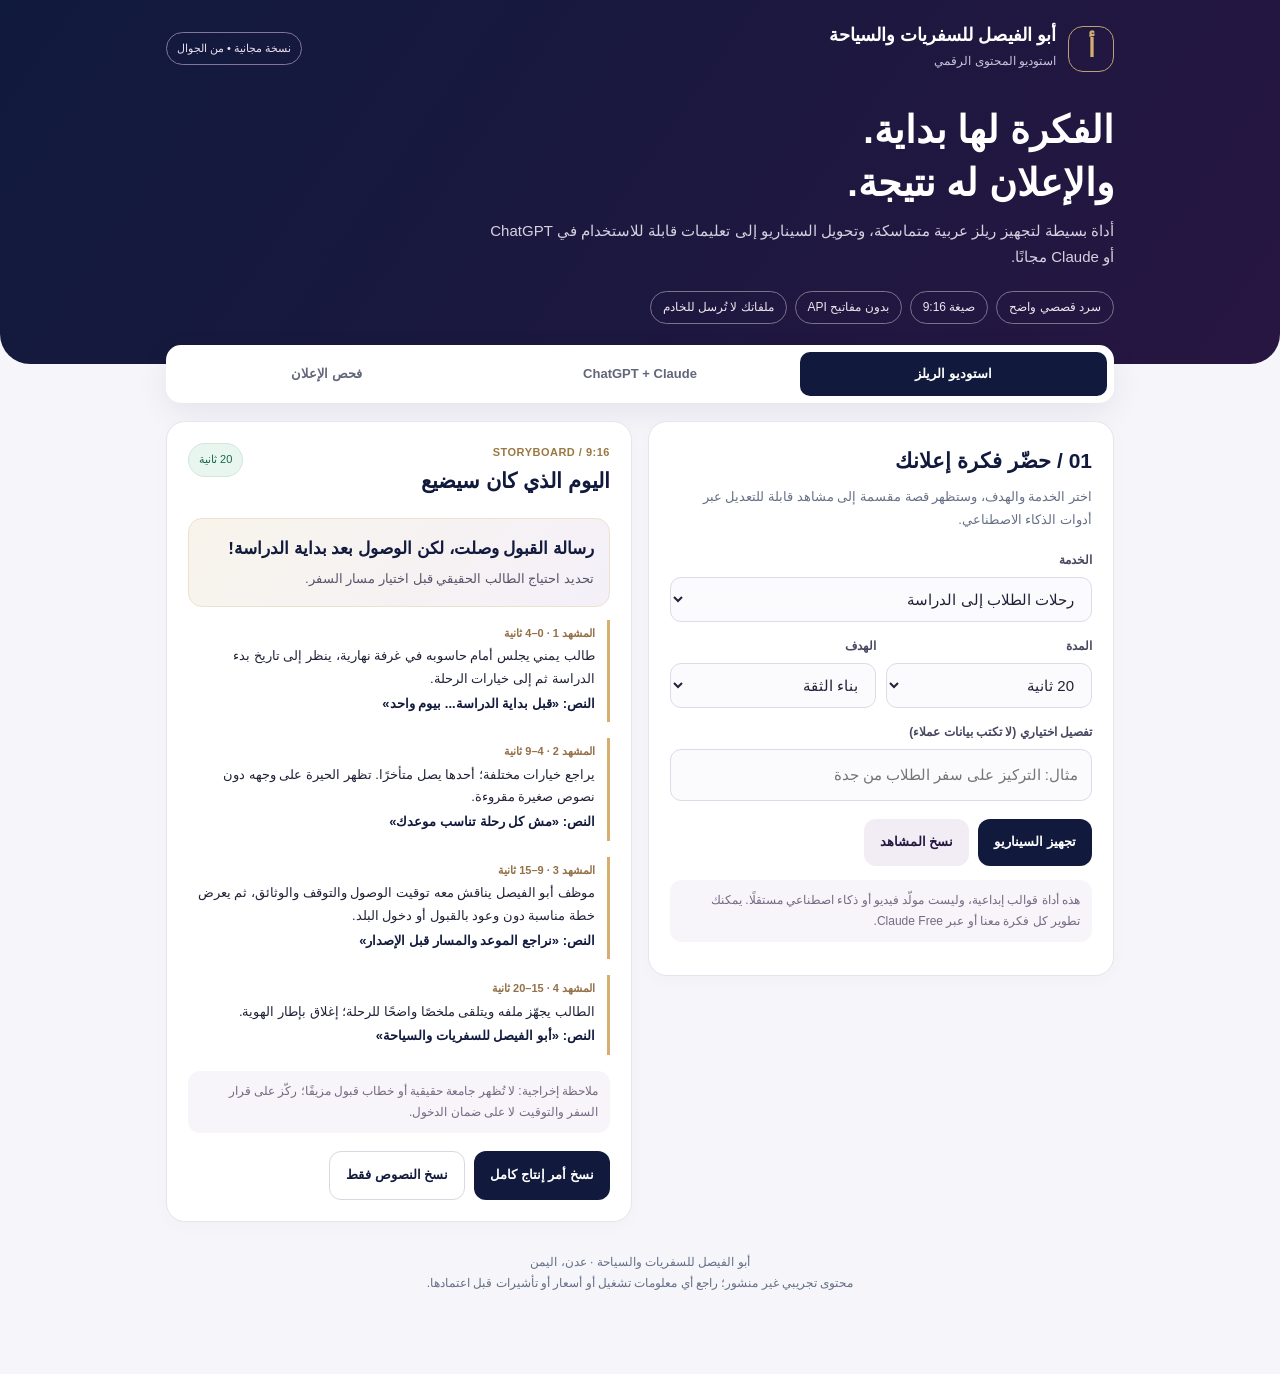
==== index.html @ e6fdfe39 "Build Arabic mobile-first Abu Alfaisal content studio" ====
<!doctype html>
<html lang="ar" dir="rtl">
<head>
  <meta charset="utf-8">
  <meta name="viewport" content="width=device-width, initial-scale=1, viewport-fit=cover">
  <meta name="theme-color" content="#111a3d">
  <meta name="description" content="استوديو أبو الفيصل المجاني لتخطيط إعلانات السفر من الجوال">
  <title>استوديو أبو الفيصل | Abu Alfaisal Studio</title>
  <style>
    :root{--ink:#111a3d;--plum:#251640;--gold:#d5af6f;--paper:#f6f5fa;--line:#e8e3ee;--text:#202238;--muted:#657086;--white:#fff;--green:#157e65}
    *{box-sizing:border-box} html{scroll-behavior:smooth} body{margin:0;background:var(--paper);color:var(--text);font:15px/1.75 "DIN Next LT Arabic","Noto Sans Arabic",Tahoma,Arial,sans-serif}
    button,input,select,textarea{font:inherit}button{cursor:pointer}a{color:inherit}
    .wrap{max-width:980px;margin:auto;padding:0 16px}
    .top{background:linear-gradient(125deg,#101a3d 0%,#271641 100%);color:#fff;padding:24px 0 40px;border-radius:0 0 30px 30px}
    .bar{display:flex;justify-content:space-between;align-items:center;gap:12px}.logo{width:46px;height:46px;border:1px solid #bda174;border-radius:15px;color:var(--gold);display:grid;place-items:center;font-size:25px;font-weight:800}
    .brand{display:flex;gap:12px;align-items:center}.brand strong{display:block;font-size:18px;line-height:1.3}.brand small{color:#c7c5d8;font-size:12px}
    .tag{font-size:11px;padding:6px 10px;border:1px solid #84749a;border-radius:99px;white-space:nowrap;color:#ebdfef}
    h1{font-size:clamp(25px,4.5vw,38px);line-height:1.4;margin:30px 0 8px} .top p{color:#d6d1e1;margin:0;max-width:630px}
    .chips{display:flex;flex-wrap:wrap;gap:8px;margin-top:20px}.chips span{border:1px solid #7d718b;color:#eee5ee;padding:5px 12px;border-radius:30px;font-size:12px}
    .main{margin-top:-19px;padding-bottom:50px;position:relative}
    .nav{display:grid;grid-template-columns:repeat(3,1fr);gap:7px;background:white;border-radius:15px;box-shadow:0 10px 32px #15102712;padding:7px;margin-bottom:18px}
    .nav button{border:0;background:transparent;padding:11px 4px;border-radius:10px;color:#62667a;font-size:13px;font-weight:700}.nav button.active{background:var(--ink);color:#fff}
    .layout{display:grid;grid-template-columns:1fr 1fr;gap:16px;align-items:start}
    .panel{background:#fff;border:1px solid var(--line);border-radius:19px;padding:21px;box-shadow:0 4px 18px #15102706}
    h2{font-size:21px;margin:0 0 6px;color:var(--ink)}h3{margin:0 0 6px;font-size:16px;color:var(--ink)}
    .sub{color:var(--muted);font-size:13px;margin:0 0 18px}
    label{display:block;font-size:12px;font-weight:700;color:#474760;margin:14px 0 6px}
    select,input,textarea{display:block;width:100%;padding:12px 13px;border-radius:11px;border:1px solid #dcdce8;background:#fbfafd;color:var(--text);outline:none}
    select:focus,input:focus,textarea:focus{border-color:#8874a6;box-shadow:0 0 0 3px #8874a622}
    .two{display:grid;grid-template-columns:1fr 1fr;gap:10px}.actions{display:flex;flex-wrap:wrap;gap:9px;margin-top:18px}
    .btn{border:0;border-radius:12px;background:var(--ink);color:#fff;padding:12px 16px;font-weight:700;font-size:13px;display:inline-flex;align-items:center;justify-content:center;gap:6px}
    .btn.alt{background:#f2edf5;color:var(--plum)}.btn.ghost{background:#fff;border:1px solid #ddd5e1;color:var(--ink)}
    .btn:active{transform:translateY(1px)}
    .resultTop{display:flex;justify-content:space-between;align-items:flex-start;gap:9px}.eyebrow{font-size:11px;letter-spacing:.5px;font-weight:800;color:#9b7843}
    .story{background:linear-gradient(135deg,#f8f4eb,#f4f0f9);border:1px solid #ede1cf;border-radius:14px;padding:15px;margin:13px 0}
    .story strong{font-size:17px;color:var(--ink)}.story p{font-size:13px;margin:4px 0 0;color:#59536a}
    .scene{border-right:3px solid var(--gold);padding:4px 12px 5px 0;margin:13px 0 16px}
    .scene .time{font-weight:700;color:#947047;font-size:11px}.scene p{margin:2px 0;font-size:13px}.scene .overlay{font-weight:700;color:var(--ink)}
    .note{font-size:12px;color:#766983;background:#f7f4fa;padding:10px 12px;border-radius:12px;margin-top:14px}
    .one{max-width:740px;margin:0 auto}.steps{display:grid;grid-template-columns:repeat(3,1fr);gap:10px;margin:16px 0}
    .step{border-radius:13px;background:#f7f5fa;padding:13px;font-size:12px}.step b{display:block;color:var(--plum);font-size:14px}
    .links{display:flex;gap:9px;flex-wrap:wrap;margin-top:13px}.link{display:inline-flex;text-decoration:none;border:1px solid #dfd9ea;padding:10px 15px;border-radius:11px;font-weight:700;font-size:13px}
    .check{display:flex;align-items:flex-start;gap:12px;padding:13px 0;border-bottom:1px solid var(--line);font-size:14px}
    .check input{width:19px;height:19px;margin:4px 0;accent-color:#1b805f;flex:none}.check:last-child{border-bottom:0}
    .foot{font-size:12px;text-align:center;color:var(--muted);padding:30px 12px}
    .hide{display:none!important}#toast{position:fixed;bottom:23px;left:50%;transform:translateX(-50%);background:#182549;color:white;padding:11px 18px;border-radius:12px;box-shadow:0 10px 25px #0003;font-size:12px;z-index:20;max-width:90%;text-align:center}
    @media(max-width:700px){.layout{grid-template-columns:1fr}.panel{padding:18px}.steps{grid-template-columns:1fr}.tag{font-size:10px}.brand strong{font-size:15px}.nav button{font-size:12px}h1{margin-top:26px}.top{padding-bottom:37px}}
  </style>
</head>
<body>
  <header class="top"><div class="wrap">
    <div class="bar"><div class="brand"><div class="logo">أ</div><div><strong>أبو الفيصل للسفريات والسياحة</strong><small>استوديو المحتوى الرقمي</small></div></div><span class="tag">نسخة مجانية • من الجوال</span></div>
    <h1>الفكرة لها بداية.<br>والإعلان له نتيجة.</h1>
    <p>أداة بسيطة لتجهيز ريلز عربية متماسكة، وتحويل السيناريو إلى تعليمات قابلة للاستخدام في ChatGPT أو Claude مجانًا.</p>
    <div class="chips"><span>سرد قصصي واضح</span><span>صيغة 9:16</span><span>بدون مفاتيح API</span><span>ملفاتك لا تُرسل للخادم</span></div>
  </div></header>
  <main class="wrap main">
    <nav class="nav" aria-label="الأقسام"><button type="button" class="active" data-tab="studio">استوديو الريلز</button><button type="button" data-tab="bridge">ChatGPT + Claude</button><button type="button" data-tab="checklist">فحص الإعلان</button></nav>
    <section id="studio" class="layout">
      <div class="panel">
        <h2>01 / حضّر فكرة إعلانك</h2><p class="sub">اختر الخدمة والهدف، وستظهر قصة مقسمة إلى مشاهد قابلة للتعديل عبر أدوات الذكاء الاصطناعي.</p>
        <label for="service">الخدمة</label><select id="service">
          <option value="students">رحلات الطلاب إلى الدراسة</option><option value="flights">حجز تذاكر الطيران</option><option value="visa">التأشيرات والموافقات</option><option value="umrah">العمرة</option><option value="followup">متابعة الحجوزات</option>
        </select>
        <div class="two"><div><label for="length">المدة</label><select id="length"><option value="20">20 ثانية</option><option value="22">22 ثانية</option><option value="15">15 ثانية</option><option value="30">30 ثانية</option></select></div>
        <div><label for="aim">الهدف</label><select id="aim"><option value="trust">بناء الثقة</option><option value="leads">زيادة الاستفسارات</option><option value="attention">رفع المشاهدة</option></select></div></div>
        <label for="context">تفصيل اختياري (لا تكتب بيانات عملاء)</label><input id="context" maxlength="150" placeholder="مثال: التركيز على سفر الطلاب من جدة">
        <div class="actions"><button type="button" class="btn" id="generate">تجهيز السيناريو</button><button type="button" class="btn alt" id="copyStoryboard">نسخ المشاهد</button></div>
        <p class="note">هذه أداة قوالب إبداعية، وليست مولّد فيديو أو ذكاء اصطناعي مستقلًا. يمكنك تطوير كل فكرة معنا أو عبر Claude Free.</p>
      </div>
      <div class="panel" aria-live="polite">
        <div class="resultTop"><div><div class="eyebrow">STORYBOARD / 9:16</div><h2 id="storyTitle">—</h2></div><span class="tag" style="background:#e9f5ef;color:#17674f;border-color:#d1e7dc" id="durationTag">20 ثانية</span></div>
        <div class="story"><strong id="storyHook">—</strong><p id="storyMeaning"></p></div>
        <div id="scenes"></div><p class="note" id="direction"></p>
        <div class="actions"><button type="button" class="btn" id="copyPrompt">نسخ أمر إنتاج كامل</button><button type="button" class="btn ghost" id="copyShort">نسخ النصوص فقط</button></div>
      </div>
    </section>
    <section id="bridge" class="one hide">
      <div class="panel">
        <div class="eyebrow">FREE WORKFLOW</div><h2>02 / استخدام ChatGPT وClaude معًا</h2>
        <p class="sub">تعاون يدوي واضح، دون دفع API ودون ادّعاء اتصال تلقائي غير متاح. ابدأ بالسيناريو هنا ثم انسخ البرومبت إلى إحدى الخدمتين.</p>
        <div class="steps"><div class="step"><b>1. خطّط</b>جهّز الفكرة والمشاهد داخل الاستوديو.</div><div class="step"><b>2. طوّر</b>انسخ أمر الإنتاج إلى ChatGPT أو Claude Free إذا كان متاحًا بمنطقتك.</div><div class="step"><b>3. راجع</b>أعد النص النهائي إلى ChatGPT للمراجعة، ثم نفّذ اللقطات في أداة فيديو مناسبة.</div></div>
        <div class="actions"><button type="button" class="btn" id="bridgeCopy">نسخ أمر جاهز لـ Claude</button></div>
        <div class="links"><a class="link" href="https://claude.ai/" target="_blank" rel="noopener noreferrer">فتح Claude</a><a class="link" href="https://chatgpt.com/" target="_blank" rel="noopener noreferrer">فتح ChatGPT</a><a class="link" href="https://github.com/abualfaisaltravel-boop/abualfaisal_ai" target="_blank" rel="noopener noreferrer">ملفات المشروع</a></div>
        <p class="note">Claude Free لا يتصل تلقائيًا باشتراك ChatGPT Plus. وقد لا يكون متاحًا من اليمن. إنشاء فيديو واقعي كامل يتطلب أداة توليد فيديو منفصلة وفق حدودها المجانية إن توفرت.</p>
      </div>
    </section>
    <section id="checklist" class="one hide">
      <div class="panel">
        <h2>03 / قائمة مراجعة ما قبل النشر</h2><p class="sub">الحالة تُحفظ على هذا الجهاز فقط. لا تُدخل أي معلومات شخصية للعملاء.</p>
        <div id="checks"></div><div class="actions"><button class="btn alt" type="button" id="reset">إعادة ضبط المراجعة</button></div>
      </div>
    </section>
    <footer class="foot">أبو الفيصل للسفريات والسياحة · عدن، اليمن<br>محتوى تجريبي غير منشور؛ راجع أي معلومات تشغيل أو أسعار أو تأشيرات قبل اعتمادها.</footer>
  </main><div id="toast" role="status" class="hide"></div>
  <script>
    (function(){
      "use strict";
      var $=function(id){return document.getElementById(id)};
      var catalog={
        students:{title:"اليوم الذي كان سيضيع",hook:"رسالة القبول وصلت، لكن الوصول بعد بداية الدراسة!",meaning:"تحديد احتياج الطالب الحقيقي قبل اختيار مسار السفر.",scenes:[
          ["طالب يمني يجلس أمام حاسوبه في غرفة نهارية، ينظر إلى تاريخ بدء الدراسة ثم إلى خيارات الرحلة.","قبل بداية الدراسة... بيوم واحد"],
          ["يراجع خيارات مختلفة؛ أحدها يصل متأخرًا. تظهر الحيرة على وجهه دون نصوص صغيرة مقروءة.","مش كل رحلة تناسب موعدك"],
          ["موظف أبو الفيصل يناقش معه توقيت الوصول والتوقف والوثائق، ثم يعرض خطة مناسبة دون وعود بالقبول أو دخول البلد.","نراجع الموعد والمسار قبل الإصدار"],
          ["الطالب يجهّز ملفه ويتلقى ملخصًا واضحًا للرحلة؛ إغلاق بإطار الهوية.","أبو الفيصل للسفريات والسياحة"]],direction:"لا تُظهر جامعة حقيقية أو خطاب قبول مزيفًا؛ ركّز على قرار السفر والتوقيت لا على ضمان الدخول."},
        flights:{title:"موعدين... وسبب واحد",hook:"الموعد الأرخص ليس دائمًا هو الأنسب للالتزام.",meaning:"ربط اختيار رحلة الطيران بسبب السفر والموعد الحقيقي للعميل.",scenes:[
          ["لقطة ساعة على الحائط ثم تجهيز دعوة لحضور مناسبة عائلية داخل منزل عربي مضاء نهارًا.","موعد مهم ما يتكرر"],
          ["شخص يقارن رحلتين في هاتفه؛ يصل أحد الخيارين بعد بدء المناسبة.","الوصول أهم من رقم السعر"],
          ["موظف يراجع معه وقت الوصول والتوقف وشروط التذكرة باختصار.","نعرض الخيارات بتفاصيلها"],
          ["يختار الموعد الملائم ويطمئن، ثم بطاقة هوية المكتب.","السفر قرار... وتفاصيله تفرق"]],direction:"اعرض الشاشة بصورة عامة وغير مقروءة، ولا تستخدم أسعارًا أو مواعيد رحلات حقيقية من دون مصدر."},
        visa:{title:"السؤال الذي غيّر الاستعداد",hook:"ليس كل تجهيز للسفر يبدأ بحجز تذكرة.",meaning:"توضيح أهمية معرفة متطلبات الدخول قبل ترتيب بقية الخطوات.",scenes:[
          ["شخص يراجع موعد مناسبة خارج البلد ويحضّر ملاحظات سفره.","عندك موعد مهم؟"],
          ["يتلقى سؤالًا عن وثائق السفر؛ يتوقف ليتحقق مما يحتاجه فعلًا.","هل راجعت متطلبات دخولك؟"],
          ["موظف يشرح ضرورة التحقق من الوثائق والمتطلبات الرسمية حسب الوجهة والجنسية.","نتحقق من المتطلبات قبل القرار"],
          ["العميل يرتب خطته على أساس معلومات واضحة، مع ظهور اسم المكتب.","أبو الفيصل للسفريات والسياحة"]],direction:"لا تدّعِ ضمان صدور تأشيرة أو اعتمادًا حكوميًا. المتطلبات متغيرة وتحتاج تحققًا رسميًا."},
        umrah:{title:"التاريخ الذي جمعهم",hook:"العائلة تختار يومًا يجتمع فيه الجميع، لا مجرد تاريخ سفر.",meaning:"تنسيق برنامج عمرة مناسب لظروف أفراد الأسرة.",scenes:[
          ["عائلة يمنية محتشمة تتناقش حول موعد يجتمعون فيه للعمرة داخل غرفة مشرقة.","موعد يجمعنا جميعًا"],
          ["أحد الأفراد يشير إلى اختلاف إجازات الأسرة، فيعيدون النظر في الخطة.","موعد يناسب الكل؟"],
          ["موظف مكتب يوضح خيارات السفر والخدمات والشروط المتاحة دون وعود غير مؤكدة.","نساعدكم تقارنوا الخيارات"],
          ["العائلة تتفق على خطة أولية، ثم بطاقة هوية المكتب.","أبو الفيصل للسفريات والسياحة"]],direction:"تجنب عرض الشعائر بطريقة غير دقيقة أو الادعاء بضمان تصاريح أو مواعيد."},
        followup:{title:"أول مكالمة... قبل السؤال",hook:"تغيّر الموعد؛ والعميل يحتاج معلومة واضحة لا إشاعة.",meaning:"إبراز دور الوكالة في نقل المعلومات المؤكدة للعميل.",scenes:[
          ["رجل يمني يستمع لحديث متضارب عن تغيير رحلة، داخل مجلس نهاري.","سمعت إن الرحلة تغيّرت؟"],
          ["يتردد في اتخاذ قرار بناءً على رسالة غير رسمية.","الخبر يحتاج تأكيد"],
          ["موظف يتحقق من جهة التشغيل ويشرح للعميل الخيار المتاح بعد التأكد.","نراجع المعلومة من مصدرها"],
          ["العميل يعرف الخطوة التالية، وتنتهي اللقطة بهوية أبو الفيصل.","معلومة واضحة وقت الحاجة"]],direction:"لا تعرض إشعار إلغاء حقيقيًا أو تزعم توافر بدائل قبل التحقق من الشركة."}
      };
      var checks=["القصة لها مقدمة وسبب ونتيجة واضحة","النصوص عربية سليمة ومختصرة","المدة والمقاس عمودي 9:16 مناسبان","المشاهد مترابطة والشخصيات متسقة","وجوه عربية محتشمة وإضاءة متوازنة","لا حقائب أو غروب أو لقطات مسافر من الخلف","لا وعود غير مؤكدة حول التأشيرات أو الرحلات","الشعار والهوية وبيانات التواصل صحيحة"];
      var last=null;
      function safe(v){return String(v).replace(/[&<>"']/g,function(s){return {"&":"&amp;","<":"&lt;",">":"&gt;",'"':"&quot;","'":"&#39;"}[s]})}
      function toast(t){var x=$("toast");x.textContent=t;x.classList.remove("hide");setTimeout(function(){x.classList.add("hide")},2200)}
      function build(){
        var s=catalog[$("service").value], dur=Number($("length").value), aim=$("aim").value,ctx=$("context").value.trim();
        var times=[0,Math.round(dur*.18),Math.round(dur*.43),Math.round(dur*.74),dur];var arr=s.scenes.map(function(item,i){return {start:times[i],end:times[i+1],visual:item[0],line:item[1]}});
        var goal={trust:"الثقة المهنية والوضوح",leads:"جذب استفسارات العملاء بطريقة غير مباشرة",attention:"الاحتفاظ بالمشاهدة من الثانية الأولى"}[aim];
        last={title:s.title,hook:s.hook,meaning:s.meaning,direction:s.direction,scenes:arr,duration:dur,goal:goal,context:ctx,service:$("service").selectedOptions[0].text};
        $("storyTitle").textContent=s.title;$("storyHook").textContent=s.hook;$("storyMeaning").textContent=s.meaning;$("durationTag").textContent=dur+" ثانية";
        $("direction").textContent="ملاحظة إخراجية: "+s.direction;
        $("scenes").innerHTML=arr.map(function(item,i){return '<article class="scene"><div class="time">المشهد '+(i+1)+' · '+item.start+'–'+item.end+' ثانية</div><p>'+safe(item.visual)+'</p><p class="overlay">النص: «'+safe(item.line)+'»</p></article>'}).join("");
      }
      function storyboard(){return "سيناريو ريلز: "+last.title+"\nالخدمة: "+last.service+"\nالمدة: "+last.duration+" ثانية | 9:16\nالهدف: "+last.goal+"\n"+(last.context?"تفصيل: "+last.context+"\n":"")+"\n"+last.scenes.map(function(s,i){return "المشهد "+(i+1)+" ("+s.start+"–"+s.end+" ثانية)\nالصورة: "+s.visual+"\nالنص على الشاشة: "+s.line}).join("\n\n")+"\n\nتوجيه: "+last.direction}
      function prompt(){return "أنت مدير إبداعي ومخرج إعلانات عربي. طوّر السيناريو التالي لصالح «أبو الفيصل للسفريات والسياحة» في عدن.\n\n"+storyboard()+"\n\nالتنفيذ المطلوب:\n- حافظ على قصة واحدة متسلسلة واضحة: بداية، حدث، حل، نتيجة.\n- صِف لكل لقطة التكوين والحركة والانتقال وطبيعة الضوء.\n- الشخصيات يمنية عربية محتشمة ومتسقة، واقعية بالكامل.\n- عمودي 9:16، موسيقى فقط دون حوار أو تعليق صوتي.\n- لغة النصوص عربية؛ لا نصوص مقروءة زائفة على شاشة الهاتف.\n- الهوية كحلي وبنفسجي داكن وذهبي وأبيض.\n- امنع الغروب والحقائب والخرائط والدبابيس ولقطة المسافر من الخلف.\n- لا توهم بإصدار تأشيرة مضمون أو سعر ثابت أو رحلات مؤكدة.\n- اقترح تحسينات مبتكرة دون تكرار أفكار تقليدية، ثم أخرج خطة تنفيذ قابلة للتطبيق.\n- اكتب النصوص النهائية والإرشادات كاملة بالعربية.\n- لا تزعم إنتاج ملف فيديو إذا لم تتوفر لديك أداة توليد فيديو فعلية."}
      function copy(t){if(navigator.clipboard&&window.isSecureContext){navigator.clipboard.writeText(t).then(function(){toast("تم النسخ")}).catch(function(){fallback(t)})}else fallback(t)}
      function fallback(t){var x=document.createElement("textarea");x.value=t;x.style.position="fixed";x.style.opacity="0";document.body.appendChild(x);x.select();try{document.execCommand("copy");toast("تم النسخ")}catch(e){toast("تعذر النسخ، جرّب متصفحًا أحدث")}x.remove()}
      document.querySelectorAll("[data-tab]").forEach(function(el){el.addEventListener("click",function(){var tab=el.dataset.tab;document.querySelectorAll("[data-tab]").forEach(function(a){a.classList.toggle("active",a===el)});["studio","bridge","checklist"].forEach(function(id){$(id).classList.toggle("hide",id!==tab)})})});
      $("generate").addEventListener("click",function(){build();toast("تم تحديث السيناريو")});
      ["service","length","aim"].forEach(function(id){$(id).addEventListener("change",build)});
      $("context").addEventListener("change",build);
      $("copyStoryboard").addEventListener("click",function(){copy(storyboard())});
      $("copyShort").addEventListener("click",function(){copy(last.scenes.map(function(s){return s.line}).join("\n"))});
      $("copyPrompt").addEventListener("click",function(){copy(prompt())});
      $("bridgeCopy").addEventListener("click",function(){copy(prompt());toast("انسخ المحتوى داخل Claude Free")});
      function renderChecks(){var done=JSON.parse(localStorage.getItem("aa_review_v1")||"{}");$("checks").innerHTML=checks.map(function(t,i){return '<label class="check"><input type="checkbox" data-check="'+i+'" '+(done[i]?"checked":"")+'><span>'+safe(t)+'</span></label>'}).join("");$("checks").querySelectorAll("input").forEach(function(el){el.addEventListener("change",function(){done[el.dataset.check]=el.checked;try{localStorage.setItem("aa_review_v1",JSON.stringify(done))}catch(e){toast("تعذر حفظ الاختيارات على جهازك")}})})}
      $("reset").addEventListener("click",function(){localStorage.removeItem("aa_review_v1");renderChecks();toast("أعيد ضبط قائمة المراجعة")});
      build();renderChecks();
    })();
  </script>
</body></html>
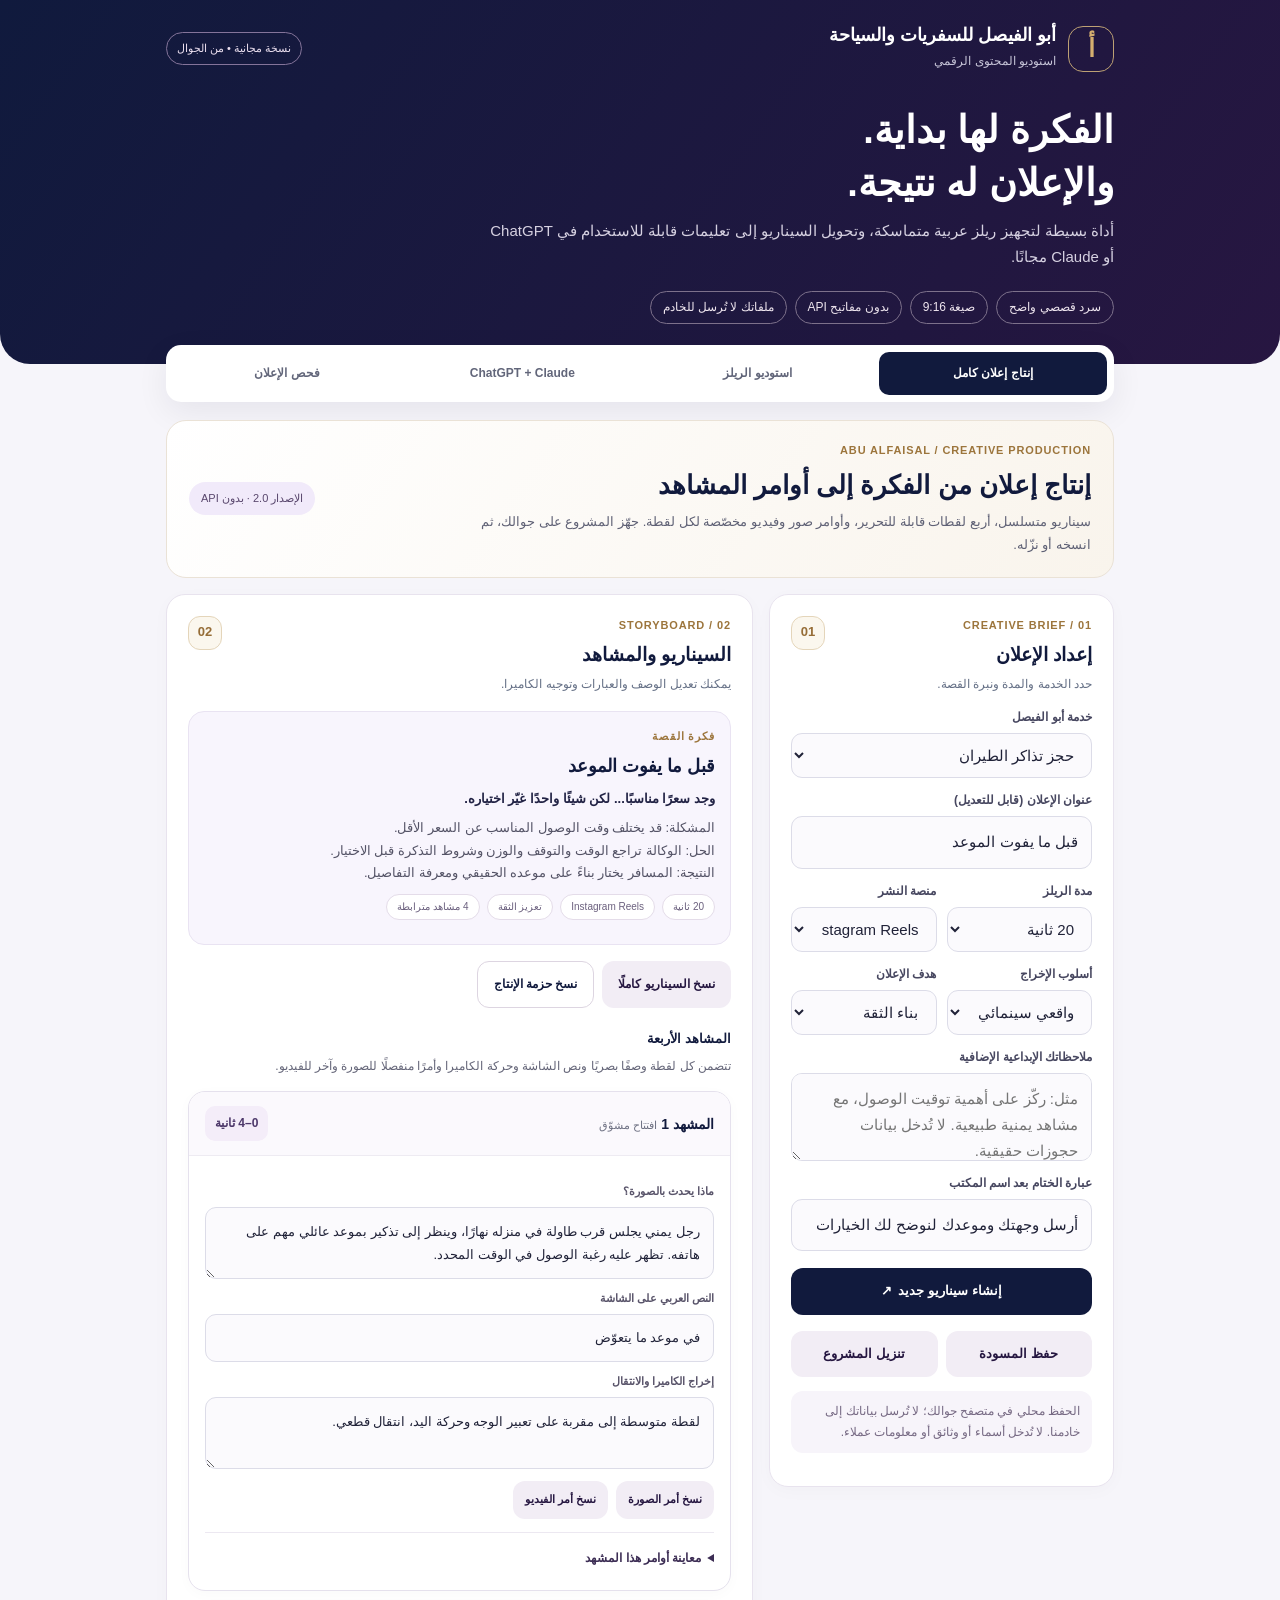
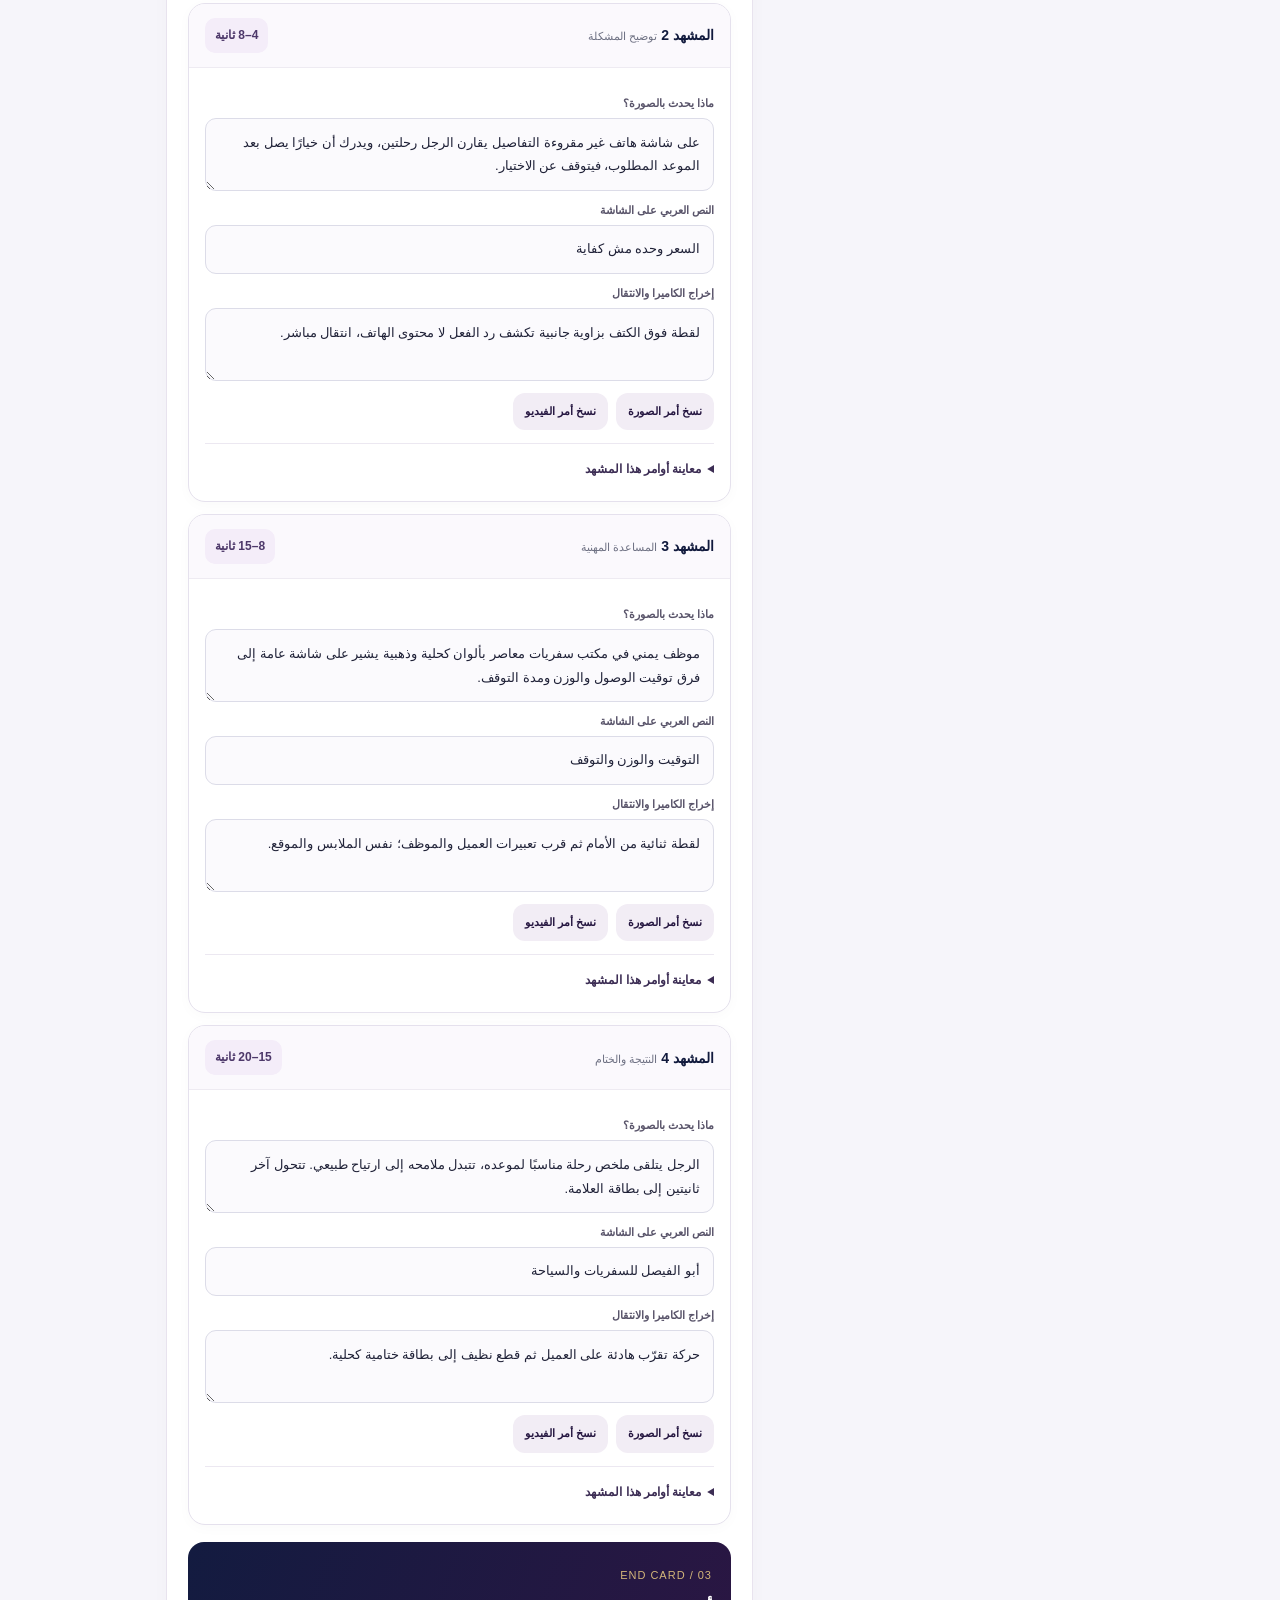
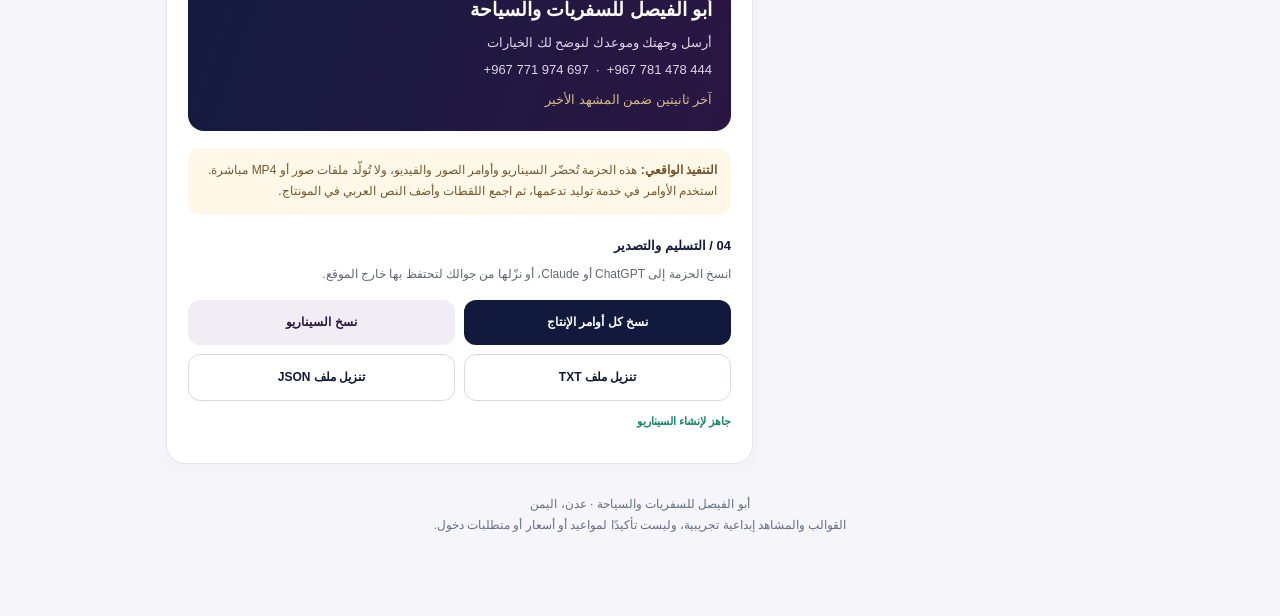
==== commit c9608065: "Launch production studio with editable storyboard and per-scene image/video prompt tools" ====
--- a/index.html
+++ b/index.html
@@ -46,6 +46,7 @@
     .hide{display:none!important}#toast{position:fixed;bottom:23px;left:50%;transform:translateX(-50%);background:#182549;color:white;padding:11px 18px;border-radius:12px;box-shadow:0 10px 25px #0003;font-size:12px;z-index:20;max-width:90%;text-align:center}
     @media(max-width:700px){.layout{grid-template-columns:1fr}.panel{padding:18px}.steps{grid-template-columns:1fr}.tag{font-size:10px}.brand strong{font-size:15px}.nav button{font-size:12px}h1{margin-top:26px}.top{padding-bottom:37px}}
   </style>
+  <link rel="stylesheet" href="assets/studio.css?v=2">
 </head>
 <body>
   <header class="top"><div class="wrap">
@@ -55,8 +56,100 @@
     <div class="chips"><span>سرد قصصي واضح</span><span>صيغة 9:16</span><span>بدون مفاتيح API</span><span>ملفاتك لا تُرسل للخادم</span></div>
   </div></header>
   <main class="wrap main">
-    <nav class="nav" aria-label="الأقسام"><button type="button" class="active" data-tab="studio">استوديو الريلز</button><button type="button" data-tab="bridge">ChatGPT + Claude</button><button type="button" data-tab="checklist">فحص الإعلان</button></nav>
-    <section id="studio" class="layout">
+    <nav class="nav" aria-label="الأقسام"><button type="button" class="active" data-tab="production">إنتاج إعلان كامل</button><button type="button" data-tab="studio">استوديو الريلز</button><button type="button" data-tab="bridge">ChatGPT + Claude</button><button type="button" data-tab="checklist">فحص الإعلان</button></nav>
+
+    <!-- Full creative-production workspace, served without external APIs -->
+    <section id="production" class="prod-shell" aria-label="إنتاج إعلان متكامل">
+      <div class="prod-top">
+        <div>
+          <span class="prod-kicker">ABU ALFAISAL / CREATIVE PRODUCTION</span>
+          <h2>إنتاج إعلان من الفكرة إلى أوامر المشاهد</h2>
+          <p>سيناريو متسلسل، أربع لقطات قابلة للتحرير، وأوامر صور وفيديو مخصّصة لكل لقطة. جهّز المشروع على جوالك، ثم انسخه أو نزّله.</p>
+        </div>
+        <span class="prod-version">الإصدار 2.0 · بدون API</span>
+      </div>
+
+      <div class="prod-grid">
+        <form id="p-form" class="panel prod-form">
+          <div class="prod-block-head">
+            <div><span class="prod-kicker">01 / CREATIVE BRIEF</span><h2>إعداد الإعلان</h2><p>حدد الخدمة والمدة ونبرة القصة.</p></div>
+            <span class="prod-step">01</span>
+          </div>
+          <label for="p-service">خدمة أبو الفيصل</label>
+          <select id="p-service">
+            <option value="flights">حجز تذاكر الطيران</option>
+            <option value="students">رحلات الطلاب إلى الدراسة</option>
+            <option value="visa">التأشيرات ومتطلبات الدخول</option>
+            <option value="followup">متابعة الحجوزات والمستجدات</option>
+            <option value="umrah">برامج العمرة</option>
+            <option value="medical">تنسيق رحلات العلاج</option>
+          </select>
+          <label for="p-title">عنوان الإعلان (قابل للتعديل)</label>
+          <input id="p-title" maxlength="100" placeholder="عنوان الإعلان">
+          <div class="prod-row">
+            <div><label for="p-duration">مدة الريلز</label><select id="p-duration"><option value="20">20 ثانية</option><option value="22">22 ثانية</option><option value="15">15 ثانية</option><option value="30">30 ثانية</option></select></div>
+            <div><label for="p-platform">منصة النشر</label><select id="p-platform"><option value="reels">Instagram Reels</option><option value="tiktok">TikTok</option><option value="stories">Stories</option></select></div>
+          </div>
+          <div class="prod-row">
+            <div><label for="p-style">أسلوب الإخراج</label><select id="p-style"><option value="cinematic">واقعي سينمائي</option><option value="emotional">إنساني عاطفي</option><option value="documentary">واقعي وثائقي</option><option value="dynamic">إيقاع ديناميكي</option></select></div>
+            <div><label for="p-goal">هدف الإعلان</label><select id="p-goal"><option value="trust">بناء الثقة</option><option value="leads">زيادة الاستفسارات</option><option value="engagement">إكمال المشاهدة</option></select></div>
+          </div>
+          <label for="p-brief">ملاحظاتك الإبداعية الإضافية</label>
+          <textarea id="p-brief" maxlength="600" placeholder="مثل: ركّز على أهمية توقيت الوصول، مع مشاهد يمنية طبيعية. لا تُدخل بيانات حجوزات حقيقية."></textarea>
+          <label for="p-cta">عبارة الختام بعد اسم المكتب</label>
+          <input id="p-cta" maxlength="150" value="أرسل وجهتك وموعدك لنوضح لك الخيارات">
+          <button class="btn" type="submit" style="margin-top:17px">إنشاء سيناريو جديد <span aria-hidden="true">↗</span></button>
+          <div class="prod-actions">
+            <button class="btn alt" type="button" data-prod-action="save">حفظ المسودة</button>
+            <button class="btn alt" type="button" data-prod-action="export-json">تنزيل المشروع</button>
+          </div>
+          <p class="note">الحفظ محلي في متصفح جوالك؛ لا تُرسل بياناتك إلى خادمنا. لا تُدخل أسماء أو وثائق أو معلومات عملاء.</p>
+        </form>
+
+        <div class="panel prod-output">
+          <div class="prod-block-head">
+            <div><span class="prod-kicker">02 / STORYBOARD</span><h2>السيناريو والمشاهد</h2><p>يمكنك تعديل الوصف والعبارات وتوجيه الكاميرا.</p></div>
+            <span class="prod-step">02</span>
+          </div>
+          <div class="prod-summary">
+            <span class="prod-kicker">فكرة القصة</span>
+            <h3 id="p-preview-title">—</h3>
+            <p id="p-preview-hook" style="font-weight:700;color:#222345"></p>
+            <p id="p-preview-flow" style="white-space:pre-line"></p>
+            <div class="prod-badges">
+              <span id="p-preview-duration">20 ثانية</span><span id="p-preview-platform">Reels</span><span id="p-preview-goal">بناء الثقة</span><span id="p-scene-count">4 مشاهد مترابطة</span>
+            </div>
+          </div>
+          <div class="prod-toolbar">
+            <button type="button" class="btn alt" data-prod-action="copy-plan">نسخ السيناريو كاملًا</button>
+            <button type="button" class="btn ghost" data-prod-action="copy-all">نسخ حزمة الإنتاج</button>
+          </div>
+          <h3 class="prod-chapter">المشاهد الأربعة</h3>
+          <p class="prod-info">تتضمن كل لقطة وصفًا بصريًا ونص الشاشة وحركة الكاميرا وأمرًا منفصلًا للصورة وآخر للفيديو.</p>
+          <div id="p-shot-list" aria-live="polite"></div>
+
+          <div class="prod-end-card">
+            <span class="end-label">03 / END CARD</span>
+            <strong>أبو الفيصل للسفريات والسياحة</strong>
+            <p id="p-end-cta">أرسل وجهتك وموعدك لنوضح لك الخيارات</p>
+            <p style="direction:ltr;text-align:right" aria-label="هواتف المكتب">+967 771 974 697 &nbsp;·&nbsp; +967 781 478 444</p>
+            <small id="p-end-duration">آخر ثانيتين ضمن المشهد الأخير</small>
+          </div>
+          <div class="prod-guide"><strong>التنفيذ الواقعي:</strong> هذه الحزمة تُحضّر السيناريو وأوامر الصور والفيديو، ولا تُولّد ملفات صور أو MP4 مباشرة. استخدم الأوامر في خدمة توليد تدعمها، ثم اجمع اللقطات وأضف النص العربي في المونتاج.</div>
+          <h3 class="prod-chapter">04 / التسليم والتصدير</h3>
+          <p class="prod-info">انسخ الحزمة إلى ChatGPT أو Claude، أو نزّلها من جوالك لتحتفظ بها خارج الموقع.</p>
+          <div class="prod-buttons">
+            <button type="button" class="btn" data-prod-action="copy-all">نسخ كل أوامر الإنتاج</button>
+            <button type="button" class="btn alt" data-prod-action="copy-plan">نسخ السيناريو</button>
+            <button type="button" class="btn ghost" data-prod-action="export-txt">تنزيل ملف TXT</button>
+            <button type="button" class="btn ghost" data-prod-action="export-json">تنزيل ملف JSON</button>
+          </div>
+          <p id="p-status" class="prod-live" role="status" aria-live="polite">جاهز لإنشاء السيناريو</p>
+        </div>
+      </div>
+    </section>
+
+    <section id="studio" class="layout hide">
       <div class="panel">
         <h2>01 / حضّر فكرة إعلانك</h2><p class="sub">اختر الخدمة والهدف، وستظهر قصة مقسمة إلى مشاهد قابلة للتعديل عبر أدوات الذكاء الاصطناعي.</p>
         <label for="service">الخدمة</label><select id="service">
@@ -91,7 +184,7 @@
         <div id="checks"></div><div class="actions"><button class="btn alt" type="button" id="reset">إعادة ضبط المراجعة</button></div>
       </div>
     </section>
-    <footer class="foot">أبو الفيصل للسفريات والسياحة · عدن، اليمن<br>محتوى تجريبي غير منشور؛ راجع أي معلومات تشغيل أو أسعار أو تأشيرات قبل اعتمادها.</footer>
+    <footer class="foot">أبو الفيصل للسفريات والسياحة · عدن، اليمن<br>القوالب والمشاهد إبداعية تجريبية، وليست تأكيدًا لمواعيد أو أسعار أو متطلبات دخول.</footer>
   </main><div id="toast" role="status" class="hide"></div>
   <script>
     (function(){
@@ -141,7 +234,7 @@
       function prompt(){return "أنت مدير إبداعي ومخرج إعلانات عربي. طوّر السيناريو التالي لصالح «أبو الفيصل للسفريات والسياحة» في عدن.\n\n"+storyboard()+"\n\nالتنفيذ المطلوب:\n- حافظ على قصة واحدة متسلسلة واضحة: بداية، حدث، حل، نتيجة.\n- صِف لكل لقطة التكوين والحركة والانتقال وطبيعة الضوء.\n- الشخصيات يمنية عربية محتشمة ومتسقة، واقعية بالكامل.\n- عمودي 9:16، موسيقى فقط دون حوار أو تعليق صوتي.\n- لغة النصوص عربية؛ لا نصوص مقروءة زائفة على شاشة الهاتف.\n- الهوية كحلي وبنفسجي داكن وذهبي وأبيض.\n- امنع الغروب والحقائب والخرائط والدبابيس ولقطة المسافر من الخلف.\n- لا توهم بإصدار تأشيرة مضمون أو سعر ثابت أو رحلات مؤكدة.\n- اقترح تحسينات مبتكرة دون تكرار أفكار تقليدية، ثم أخرج خطة تنفيذ قابلة للتطبيق.\n- اكتب النصوص النهائية والإرشادات كاملة بالعربية.\n- لا تزعم إنتاج ملف فيديو إذا لم تتوفر لديك أداة توليد فيديو فعلية."}
       function copy(t){if(navigator.clipboard&&window.isSecureContext){navigator.clipboard.writeText(t).then(function(){toast("تم النسخ")}).catch(function(){fallback(t)})}else fallback(t)}
       function fallback(t){var x=document.createElement("textarea");x.value=t;x.style.position="fixed";x.style.opacity="0";document.body.appendChild(x);x.select();try{document.execCommand("copy");toast("تم النسخ")}catch(e){toast("تعذر النسخ، جرّب متصفحًا أحدث")}x.remove()}
-      document.querySelectorAll("[data-tab]").forEach(function(el){el.addEventListener("click",function(){var tab=el.dataset.tab;document.querySelectorAll("[data-tab]").forEach(function(a){a.classList.toggle("active",a===el)});["studio","bridge","checklist"].forEach(function(id){$(id).classList.toggle("hide",id!==tab)})})});
+      document.querySelectorAll("[data-tab]").forEach(function(el){el.addEventListener("click",function(){var tab=el.dataset.tab;document.querySelectorAll("[data-tab]").forEach(function(a){a.classList.toggle("active",a===el)});["production","studio","bridge","checklist"].forEach(function(id){$(id).classList.toggle("hide",id!==tab)})})});
       $("generate").addEventListener("click",function(){build();toast("تم تحديث السيناريو")});
       ["service","length","aim"].forEach(function(id){$(id).addEventListener("change",build)});
       $("context").addEventListener("change",build);
@@ -154,4 +247,5 @@
       build();renderChecks();
     })();
   </script>
+  <script src="assets/studio.js?v=2"></script>
 </body></html>
--- a/assets/studio.css
+++ b/assets/studio.css
@@ -0,0 +1,78 @@
+
+/* Creative production studio — mobile-first and RTL */
+.prod-shell{display:block;max-width:1050px;margin:0 auto}
+.nav{grid-template-columns:repeat(4,1fr)}
+.nav button{font-size:12px}
+.prod-top{background:linear-gradient(125deg,#fff,#f9f4ec);border:1px solid #eae2d6;border-radius:20px;padding:20px 22px;margin-bottom:16px;display:flex;align-items:center;justify-content:space-between;gap:14px;flex-wrap:wrap}
+.prod-kicker{display:block;color:#9c753c;font-size:11px;font-weight:800;letter-spacing:.08em}
+.prod-top h2{font-size:clamp(20px,3vw,26px);margin:3px 0}
+.prod-top p{font-size:13px;color:#5f6175;margin:0;max-width:630px}
+.prod-version{color:#59476d;background:#f1eafa;font-size:11px;border-radius:100px;padding:7px 12px;white-space:nowrap}
+.prod-grid{display:grid;grid-template-columns:minmax(275px,345px) minmax(0,1fr);gap:16px;align-items:start}
+.prod-form{position:sticky;top:10px}
+.prod-form .prod-row{display:grid;grid-template-columns:1fr 1fr;gap:10px}
+.prod-form label{margin:12px 0 5px}
+.prod-form textarea{min-height:88px;resize:vertical}
+.prod-form small{font-size:11px;color:var(--muted)}
+.prod-form .btn{width:100%;min-height:44px}
+.prod-form .btn.alt{width:auto;flex:1}
+.prod-form .prod-actions{display:flex;gap:8px;margin-top:16px}
+.prod-form .prod-actions button{flex:1}
+.prod-block-head{display:flex;gap:12px;justify-content:space-between;align-items:flex-start}
+.prod-block-head h2{font-size:19px;margin:3px 0}
+.prod-block-head p{font-size:12px;color:var(--muted);margin:0}
+.prod-step{display:inline-flex;align-items:center;justify-content:center;min-width:34px;height:34px;border:1px solid #e4d5ba;border-radius:12px;color:#966d37;background:#fbf7ee;font-size:13px;font-weight:800}
+.prod-summary{background:#f8f5fd;border:1px solid #e9e3f2;border-radius:16px;padding:15px;margin:16px 0}
+.prod-summary h3{font-size:18px;margin:4px 0}
+.prod-summary p{font-size:13px;margin:6px 0;color:#545366}
+.prod-badges{display:flex;gap:7px;flex-wrap:wrap;margin:9px 0}
+.prod-badges span{display:inline-block;color:#6b607e;background:white;border:1px solid #e4dce9;border-radius:40px;font-size:10px;padding:3px 10px}
+.prod-toolbar{display:flex;flex-wrap:wrap;gap:8px;margin:12px 0}
+.prod-toolbar button{font-size:12px;min-height:42px}
+.prod-time{display:flex;align-items:center;gap:8px;color:#88734e;font-size:11px;font-weight:700}
+.prod-time i{height:1px;flex:1;background:#e7dfcf;display:block}
+.prod-scene{background:#fff;border:1px solid #e5e1ed;border-radius:17px;margin:12px 0;overflow:hidden;box-shadow:0 3px 14px #10102906}
+.prod-scene-head{display:flex;justify-content:space-between;align-items:center;gap:10px;padding:14px 16px;background:#fbf9fd;border-bottom:1px solid #eeebf2}
+.prod-scene-head strong{font-size:14px;color:var(--ink)}
+.prod-scene-head small{font-size:11px;color:#6e7183}
+.prod-scene-inner{padding:16px}
+.prod-scene label{font-weight:700;color:#59546a;font-size:11px;margin:10px 0 5px}
+.prod-scene textarea{min-height:72px;resize:vertical;font-size:13px;line-height:1.8}
+.prod-scene input{font-size:13px}
+.prod-scene textarea:focus,.prod-scene input:focus{border-color:#b59c76}
+.prod-scene-tools{display:flex;flex-wrap:wrap;gap:8px;margin-top:12px}
+.prod-scene-tools .btn{font-size:11px;padding:9px 12px}
+.prod-prompt-details{border-top:1px solid #ece8f1;margin-top:13px;padding-top:10px}
+.prod-prompt-details summary{cursor:pointer;color:#3c2d54;font-weight:700;font-size:12px;padding:5px 0}
+.prod-prompt-details textarea{width:100%;margin-top:8px;background:#f9f8fb;min-height:130px;direction:rtl;text-align:right;resize:vertical}
+.prod-prompt-details h4{font-size:12px;color:#413650;margin:12px 0 5px}
+.prod-end-card{background:linear-gradient(110deg,#131b40,#2b1643);color:#fff;border-radius:16px;padding:19px;margin:17px 0}
+.prod-end-card .end-label{font-size:11px;color:#d4b67a;letter-spacing:1px}
+.prod-end-card strong{font-size:19px;color:#fff;display:block;margin:6px 0}
+.prod-end-card p{margin:4px 0;color:#dfd4e7;font-size:13px}
+.prod-end-card small{color:#d7ba85}
+.prod-guide{font-size:12px;line-height:1.8;padding:12px 14px;background:#fff8e8;color:#73582f;border-radius:13px;margin:12px 0}
+.prod-guide strong{color:#715027}
+.prod-buttons{display:grid;grid-template-columns:1fr 1fr;gap:9px;margin:15px 0 4px}
+.prod-buttons .btn{font-size:12px;min-height:44px}
+.prod-chapter{font-size:13px;font-weight:800;color:var(--ink);margin:20px 0 6px}
+.prod-info{margin:6px 0 14px;color:#646578;font-size:12px}
+.prod-icon-bubble{display:inline-flex;padding:7px 10px;border-radius:10px;background:#f4edf9;color:#4d386a;font-size:12px;font-weight:700}
+.prod-result-head{display:flex;justify-content:space-between;align-items:center}
+.prod-divider{height:1px;background:#ece9f0;margin:18px 0}
+.prod-live{font-size:11px;color:#16856b;font-weight:800}
+.prod-hidden{display:none!important}
+@media(max-width:760px){
+ .nav{grid-template-columns:repeat(2,1fr);gap:6px}
+ .nav button{font-size:12px}
+ .prod-grid{grid-template-columns:1fr}
+ .prod-form{position:static}
+ .prod-top{padding:17px}
+ .prod-scene-inner{padding:14px}
+ .prod-block-head h2{font-size:18px}
+ .prod-buttons .btn{padding:11px 5px;font-size:11px}
+}
+@media(max-width:380px){
+ .prod-form .prod-row{grid-template-columns:1fr}
+ .prod-buttons{grid-template-columns:1fr}
+}
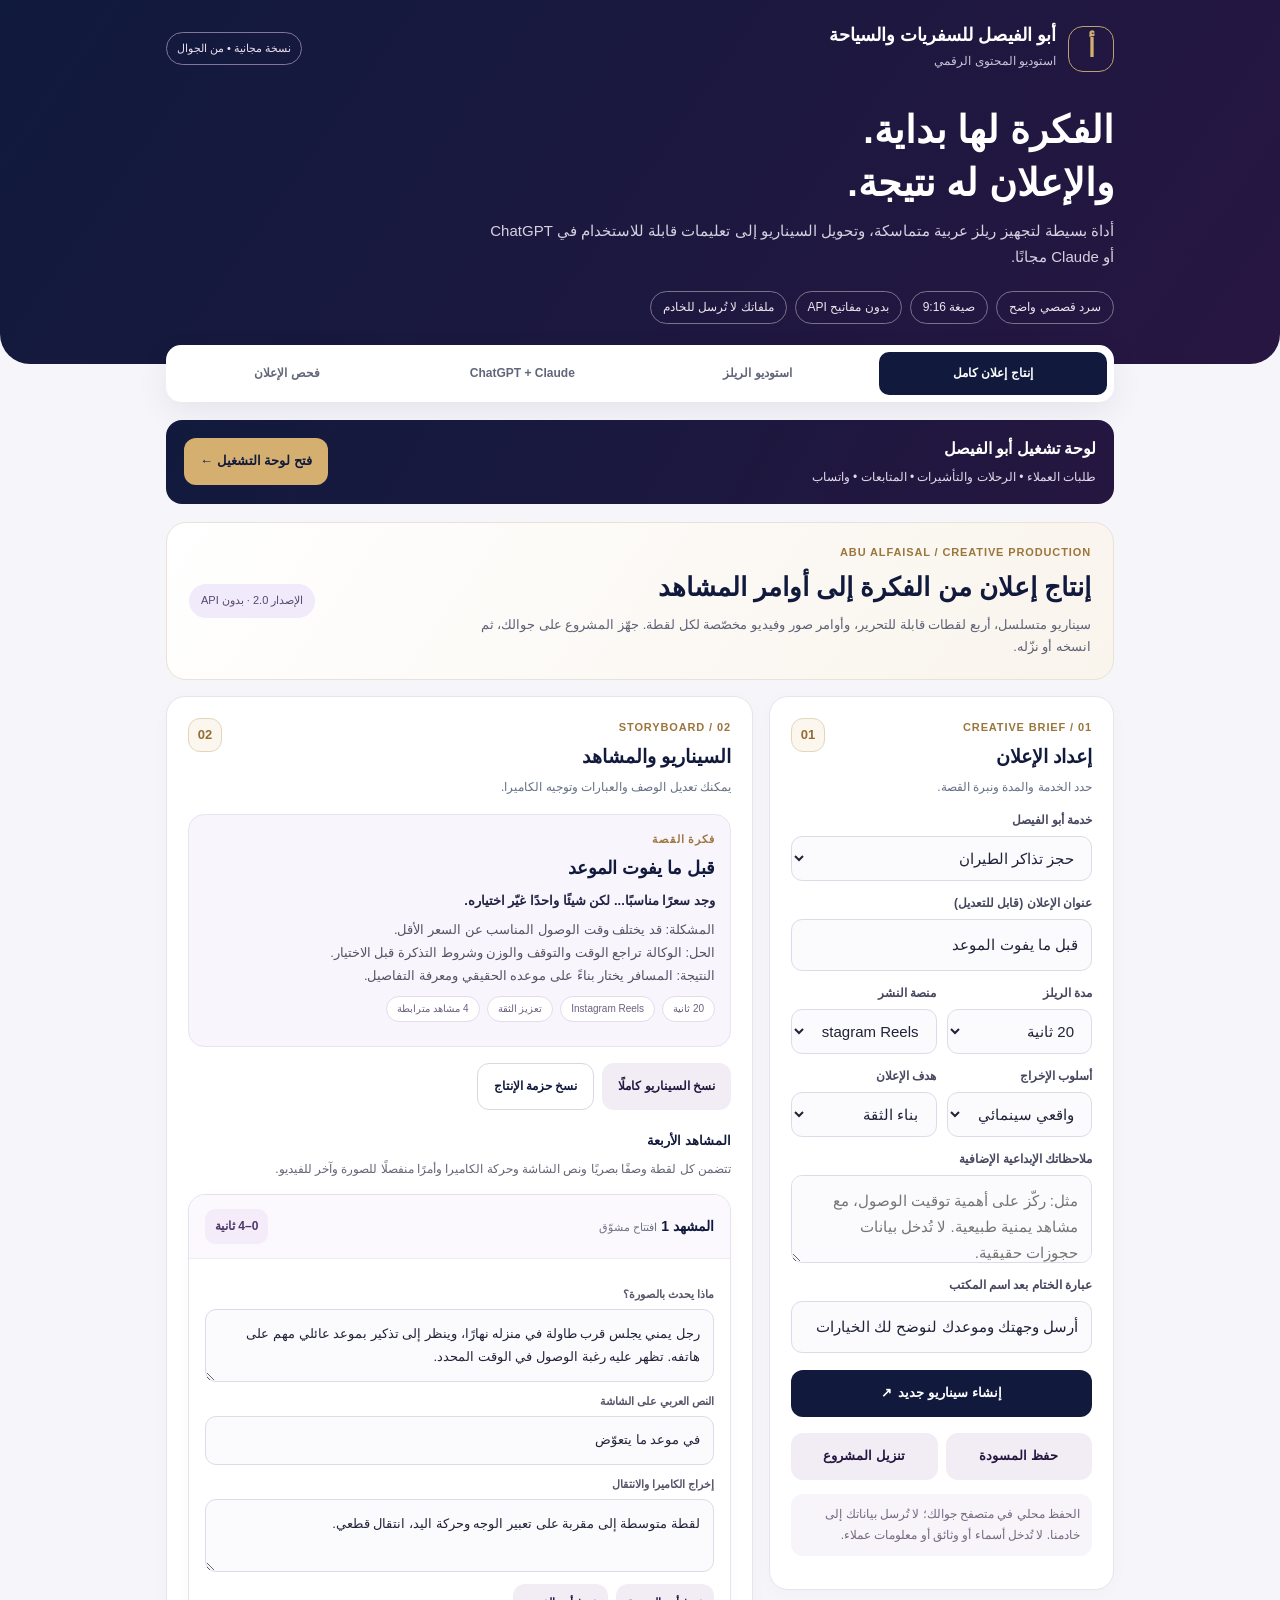
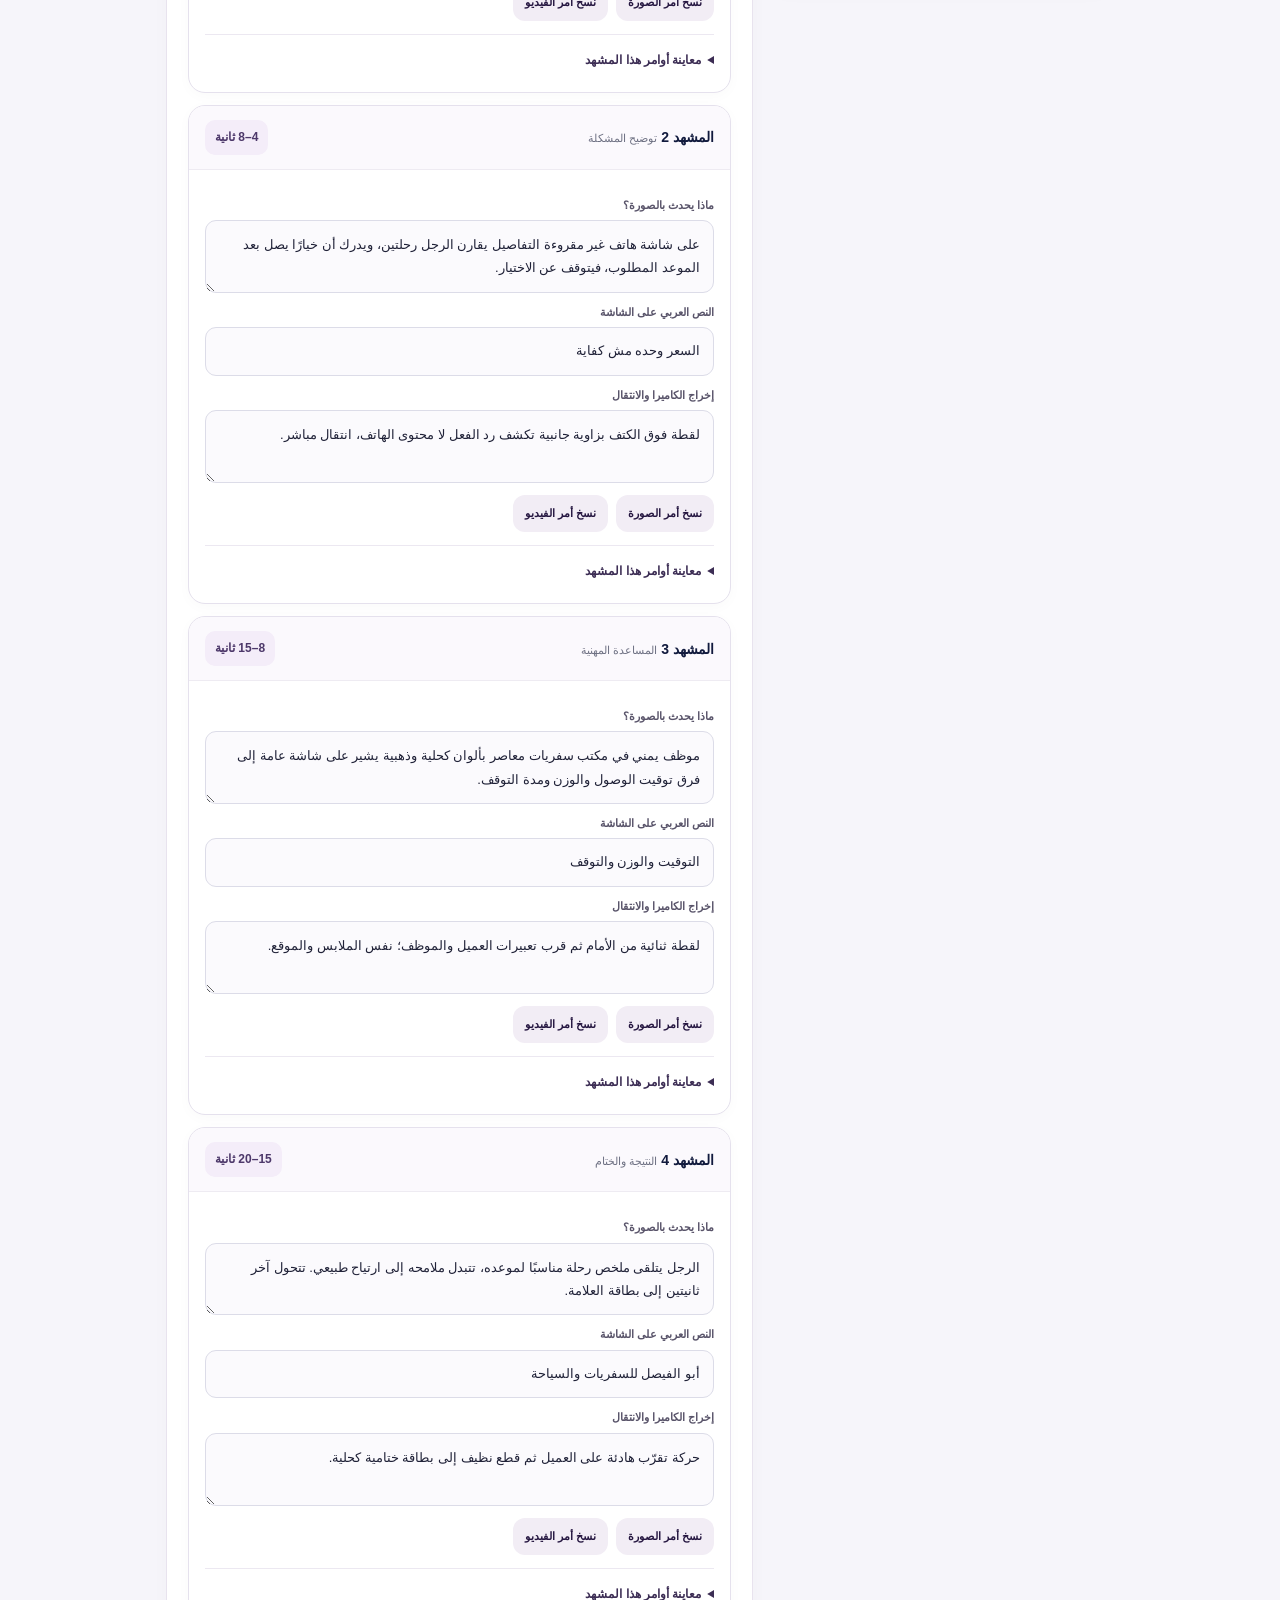
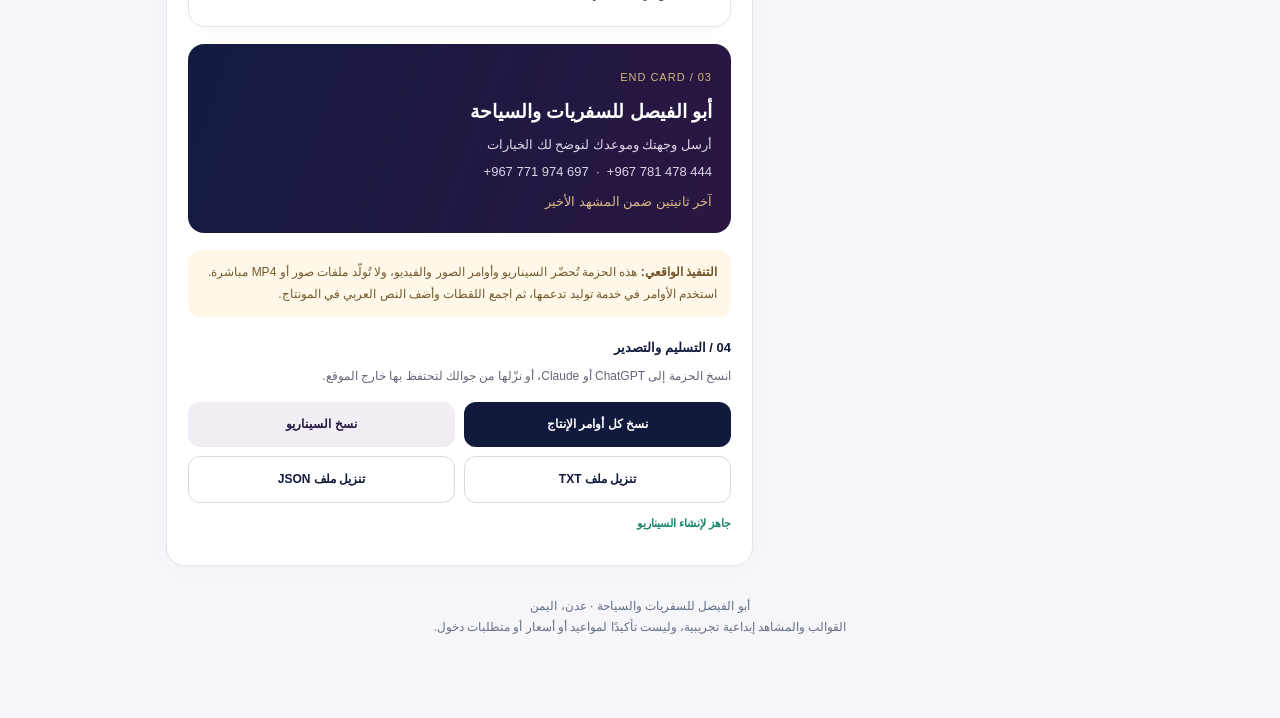
==== commit 9011ab52: "Link operations workspace from the existing Abu Alfaisal Studio homepage" ====
--- a/index.html
+++ b/index.html
@@ -57,6 +57,10 @@
   </div></header>
   <main class="wrap main">
     <nav class="nav" aria-label="الأقسام"><button type="button" class="active" data-tab="production">إنتاج إعلان كامل</button><button type="button" data-tab="studio">استوديو الريلز</button><button type="button" data-tab="bridge">ChatGPT + Claude</button><button type="button" data-tab="checklist">فحص الإعلان</button></nav>
+    <div role="region" aria-label="لوحة تشغيل المكتب" style="display:flex;align-items:center;justify-content:space-between;gap:12px;flex-wrap:wrap;background:linear-gradient(120deg,#111a3d,#251640);color:#fff;padding:15px 18px;border-radius:16px;margin-bottom:18px">
+      <div><strong style="font-size:16px;display:block">لوحة تشغيل أبو الفيصل</strong><span style="font-size:12px;color:#e4dceb">طلبات العملاء • الرحلات والتأشيرات • المتابعات • واتساب</span></div>
+      <a href="operations/" class="btn" style="background:#d5af6f;color:#111a3d;text-decoration:none">فتح لوحة التشغيل ←</a>
+    </div>
 
     <!-- Full creative-production workspace, served without external APIs -->
     <section id="production" class="prod-shell" aria-label="إنتاج إعلان متكامل">
